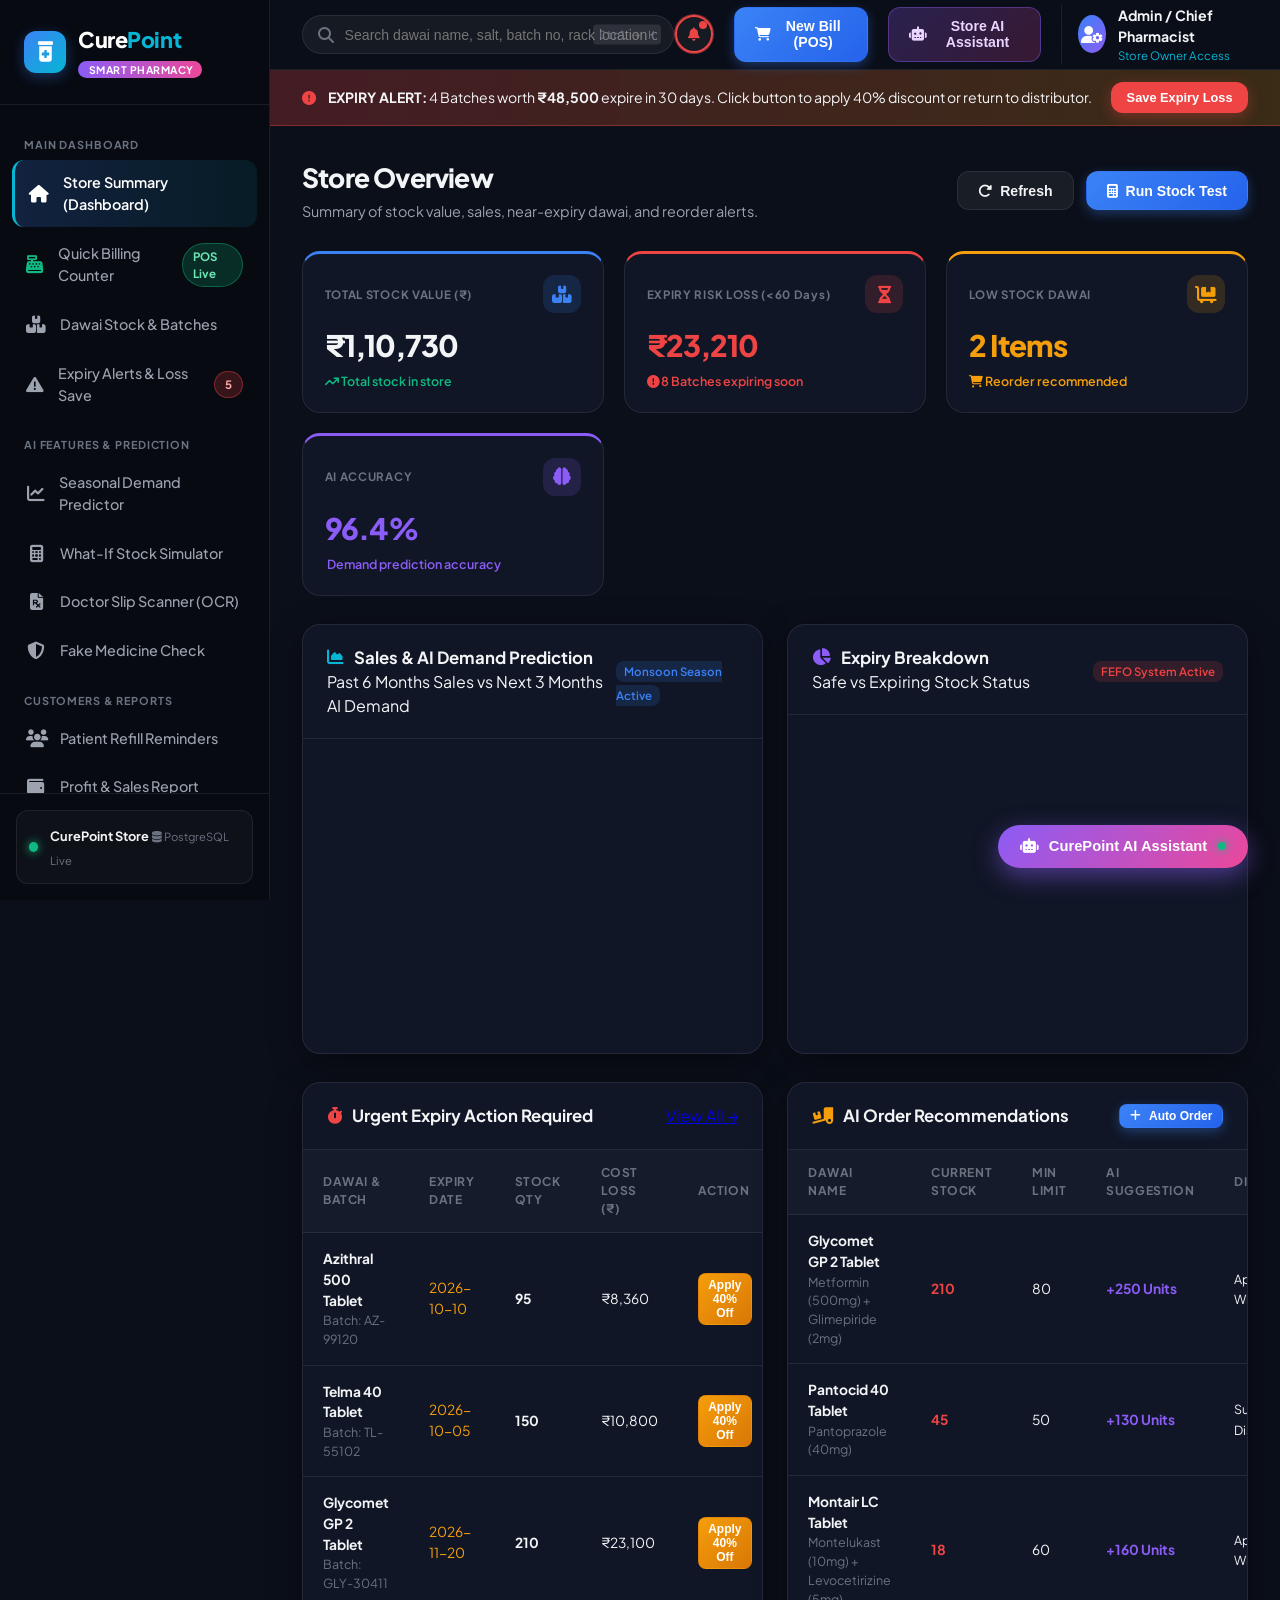
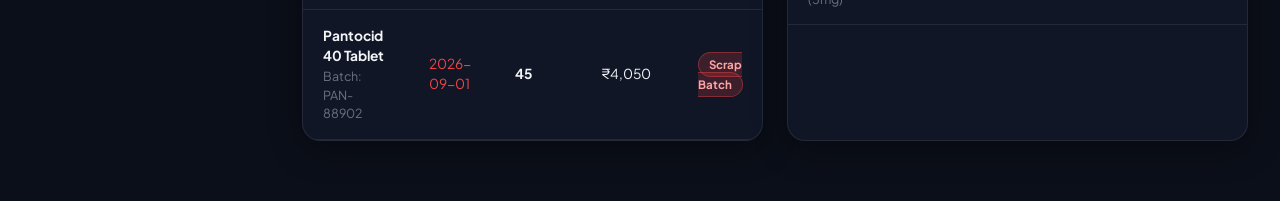
==== index.html @ 7f967653 "Added initial project files" ====
<!DOCTYPE html>
<html lang="en">
<head>
    <meta charset="UTF-8">
    <meta name="viewport" content="width=device-width, initial-scale=1.0">
    <title>CurePoint - Simple & Smart Pharmacy Management System</title>
    <!-- Google Fonts -->
    <link rel="preconnect" href="https://fonts.googleapis.com">
    <link rel="preconnect" href="https://fonts.gstatic.com" crossorigin>
    <link href="https://fonts.googleapis.com/css2?family=Plus+Jakarta+Sans:wght@300;400;500;600;700;800&family=JetBrains+Mono:wght@400;600&display=swap" rel="stylesheet">
    <!-- Font Awesome -->
    <link rel="stylesheet" href="https://cdnjs.cloudflare.com/ajax/libs/font-awesome/6.4.0/css/all.min.css">
    <!-- Chart.js -->
    <script src="https://cdn.jsdelivr.net/npm/chart.js"></script>
    <link rel="stylesheet" href="css/styles.css">
</head>
<body class="dark-theme">
    <div class="app-container">
        <!-- Sidebar Navigation -->
        <aside class="sidebar">
            <div class="brand">
                <div class="brand-icon">
                    <i class="fa-solid me-2 fa-prescription-bottle-medical"></i>
                </div>
                <div class="brand-text">
                    <h2>Cure<span>Point</span></h2>
                    <span class="badge-ai"><i class="fa-solid fa-sparkles"></i> Smart Pharmacy</span>
                </div>
            </div>

            <nav class="nav-menu">
                <div class="nav-section">MAIN DASHBOARD</div>
                <a href="#overview" class="nav-link active" data-tab="overview">
                    <i class="fa-solid fa-house"></i>
                    <span>Store Summary (Dashboard)</span>
                </a>
                <!-- NEW BILLING COUNTER ITEM -->
                <a href="#billing" class="nav-link" data-tab="billing">
                    <i class="fa-solid fa-cash-register text-success"></i>
                    <span>Quick Billing Counter</span>
                    <span class="badge badge-success">POS Live</span>
                </a>
                <a href="#inventory" class="nav-link" data-tab="inventory">
                    <i class="fa-solid fa-boxes-stacked"></i>
                    <span>Dawai Stock & Batches</span>
                </a>
                <a href="#expiry-alerts" class="nav-link" data-tab="expiry-alerts">
                    <i class="fa-solid fa-triangle-exclamation"></i>
                    <span>Expiry Alerts & Loss Save</span>
                    <span class="badge badge-danger" id="nav-expiry-count">8</span>
                </a>
                
                <div class="nav-section">AI FEATURES & PREDICTION</div>
                <a href="#ai-intelligence" class="nav-link" data-tab="ai-intelligence">
                    <i class="fa-solid fa-chart-line"></i>
                    <span>Seasonal Demand Predictor</span>
                </a>
                <a href="#digital-twin" class="nav-link" data-tab="digital-twin">
                    <i class="fa-solid fa-calculator"></i>
                    <span>What-If Stock Simulator</span>
                </a>
                <a href="#ocr-scanner" class="nav-link" data-tab="ocr-scanner">
                    <i class="fa-solid fa-file-prescription"></i>
                    <span>Doctor Slip Scanner (OCR)</span>
                </a>
                <a href="#security-verify" class="nav-link" data-tab="security-verify">
                    <i class="fa-solid fa-shield-halved"></i>
                    <span>Fake Medicine Check</span>
                </a>

                <div class="nav-section">CUSTOMERS & REPORTS</div>
                <a href="#customers" class="nav-link" data-tab="customers">
                    <i class="fa-solid fa-users"></i>
                    <span>Patient Refill Reminders</span>
                </a>
                <a href="#analytics" class="nav-link" data-tab="analytics">
                    <i class="fa-solid fa-wallet"></i>
                    <span>Profit & Sales Report</span>
                </a>
                <a href="#settings" class="nav-link" data-tab="settings">
                    <i class="fa-solid fa-gear"></i>
                    <span>System Settings</span>
                </a>
            </nav>

            <div class="sidebar-footer">
                <div class="store-status">
                    <div class="status-indicator online"></div>
                    <div class="status-info">
                        <span class="store-name">CurePoint Store</span>
                        <span class="db-status"><i class="fa-solid fa-database"></i> PostgreSQL Live</span>
                    </div>
                </div>
            </div>
        </aside>

        <!-- Main Content Wrapper -->
        <main class="main-content">
            <!-- Top Navbar Header -->
            <header class="topbar">
                <div class="topbar-search">
                    <i class="fa-solid fa-magnifying-glass"></i>
                    <input type="text" id="global-search" placeholder="Search dawai name, salt, batch no, rack location or patient...">
                    <kbd>Ctrl + K</kbd>
                </div>

                <div class="topbar-actions">
                    <!-- High Priority Expiry Alert Bell -->
                    <div class="action-item alert-bell-container" id="alert-bell-trigger">
                        <button class="icon-btn pulse-glow">
                            <i class="fa-solid fa-bell"></i>
                            <span class="pulse-ring"></span>
                            <span class="badge-dot"></span>
                        </button>
                        <!-- Quick Alert Dropdown -->
                        <div class="alert-dropdown hidden" id="alert-dropdown">
                            <div class="dropdown-header">
                                <h3><i class="fa-solid fa-triangle-exclamation text-warning"></i> Expiry & Low Stock Alerts</h3>
                                <span class="badge badge-outline">Live</span>
                            </div>
                            <div class="dropdown-body" id="quick-alert-list">
                                <!-- Populated dynamically -->
                            </div>
                            <div class="dropdown-footer">
                                <a href="#expiry-alerts" onclick="switchTab('expiry-alerts')">View All Expiry Alerts &rarr;</a>
                            </div>
                        </div>
                    </div>

                    <!-- Quick Bill Action Trigger -->
                    <button class="btn btn-primary" onclick="switchTab('billing')">
                        <i class="fa-solid fa-cart-shopping"></i> New Bill (POS)
                    </button>

                    <!-- AI Chatbot Trigger in Header -->
                    <button class="btn btn-glass-purple" id="header-ai-chat-btn" onclick="toggleChatbot()">
                        <i class="fa-solid fa-robot"></i> Store AI Assistant
                    </button>

                    <!-- User Profile Dropdown -->
                    <div class="user-profile">
                        <div class="avatar-icon"><i class="fa-solid fa-user-gear"></i></div>
                        <div class="user-info">
                            <span class="user-name">Admin / Chief Pharmacist</span>
                            <span class="user-role">Store Owner Access</span>
                        </div>
                    </div>
                </div>
            </header>

            <!-- Simple Banner for Expiry Warning -->
            <div class="critical-banner">
                <div class="banner-content">
                    <i class="fa-solid fa-circle-exclamation text-danger fa-beat"></i>
                    <span><strong>EXPIRY ALERT:</strong> 4 Batches worth <strong>₹48,500</strong> expire in 30 days. Click button to apply 40% discount or return to distributor.</span>
                </div>
                <button class="btn btn-sm btn-danger-glow" onclick="switchTab('expiry-alerts')">Save Expiry Loss</button>
            </div>

            <!-- DYNAMIC TAB PANELS -->
            <div class="tab-content-container">

                <!-- 0. NEW BILLING COUNTER & INVOICE HISTORY TAB -->
                <section class="tab-panel" id="tab-billing">
                    <div class="page-header">
                        <div>
                            <h1 class="page-title"><i class="fa-solid fa-cash-register text-success"></i> Point of Sale (POS) Billing Desk</h1>
                            <p class="page-subtitle">Instant medicine billing with FEFO (First-Expired, First-Out) automatic batch selection and GST receipt generator.</p>
                        </div>
                        <div class="page-actions">
                            <button class="btn btn-secondary" onclick="resetBillingCart()"><i class="fa-solid fa-rotate"></i> Clear Cart</button>
                            <a href="#invoice-history-section" class="btn btn-glass-purple"><i class="fa-solid fa-clock-rotate-left"></i> Invoice History</a>
                        </div>
                    </div>

                    <!-- Billing Stats Bar -->
                    <div class="kpi-grid mb-3">
                        <div class="kpi-card border-glow-blue">
                            <div class="kpi-header">
                                <span>TODAY'S BILLS COUNT</span>
                                <i class="fa-solid fa-receipt text-accent"></i>
                            </div>
                            <div class="kpi-body">
                                <h2 class="kpi-value" id="pos-today-count">14 Bills</h2>
                                <span class="text-xs text-success"><i class="fa-solid fa-circle"></i> Counter 1 Active</span>
                            </div>
                        </div>

                        <div class="kpi-card border-glow-purple">
                            <div class="kpi-header">
                                <span>TODAY'S SALES REVENUE</span>
                                <i class="fa-solid fa-indian-rupee-sign text-purple"></i>
                            </div>
                            <div class="kpi-body">
                                <h2 class="kpi-value text-purple" id="pos-today-revenue">₹18,450</h2>
                                <span class="text-xs text-muted">Cash: ₹11.2k | UPI: ₹7.25k</span>
                            </div>
                        </div>

                        <div class="kpi-card border-glow-amber">
                            <div class="kpi-header">
                                <span>FEFO BATCH PROTECTION</span>
                                <i class="fa-solid fa-shield-check text-warning"></i>
                            </div>
                            <div class="kpi-body">
                                <h2 class="kpi-value text-warning">100% Active</h2>
                                <span class="text-xs text-warning">Earliest expiry selected first</span>
                            </div>
                        </div>
                    </div>

                    <!-- Billing Main Workspace (2-Column Layout) -->
                    <div class="grid-billing-workspace">
                        <!-- Left Column: Search & Cart Table -->
                        <div class="card card-glass">
                            <div class="card-header">
                                <h3><i class="fa-solid fa-cart-flatbed text-accent"></i> Cart Medicines List</h3>
                                <span class="badge badge-success" id="cart-item-badge">0 Items in Cart</span>
                            </div>
                            <div class="card-body">
                                <!-- Fast Search / Barcode Input -->
                                <div class="pos-search-box mb-3">
                                    <div class="search-input-group">
                                        <i class="fa-solid fa-barcode text-accent fa-lg"></i>
                                        <input type="text" id="pos-med-search" placeholder="Scan Barcode or Type Medicine Name (e.g. Dolo 650, Augmentin)..." oninput="handlePOSSearch(event)" autocomplete="off">
                                    </div>
                                    <!-- Search Results Dropdown -->
                                    <div class="pos-search-dropdown hidden" id="pos-search-results">
                                        <!-- Injected dynamically -->
                                    </div>
                                </div>

                                <!-- Cart Items Table -->
                                <div class="table-responsive">
                                    <table class="table align-middle">
                                        <thead>
                                            <tr>
                                                <th>Medicine & Generic Salt</th>
                                                <th>Batch & Rack</th>
                                                <th>Unit Price</th>
                                                <th>Qty</th>
                                                <th>GST %</th>
                                                <th>Total (₹)</th>
                                                <th>Action</th>
                                            </tr>
                                        </thead>
                                        <tbody id="cart-table-body">
                                            <tr>
                                                <td colspan="7" class="text-center py-4 text-muted">
                                                    <i class="fa-solid fa-basket-shopping fa-2x mb-2 opacity-40"></i>
                                                    <p>Cart is empty. Search medicine or scan barcode above to add items.</p>
                                                </td>
                                            </tr>
                                        </tbody>
                                    </table>
                                </div>
                            </div>
                        </div>

                        <!-- Right Column: Customer Info & Checkout Panel -->
                        <div class="card card-glass pos-checkout-panel">
                            <div class="card-header">
                                <h3><i class="fa-solid fa-file-invoice-dollar text-success"></i> Bill Payment & Summary</h3>
                            </div>
                            <div class="card-body">
                                <!-- Customer Info Inputs -->
                                <div class="form-group mb-3">
                                    <label class="form-label">Patient Name *</label>
                                    <input type="text" id="pos-patient-name" class="form-control" placeholder="e.g. Ramesh Pawar">
                                </div>
                                <div class="form-group mb-3">
                                    <label class="form-label">Patient Phone Number *</label>
                                    <input type="text" id="pos-patient-phone" class="form-control" placeholder="e.g. +91 98230 44123">
                                </div>

                                <!-- Payment Method Pills -->
                                <div class="form-group mb-3">
                                    <label class="form-label">Payment Mode</label>
                                    <div class="payment-mode-selector">
                                        <label class="payment-pill active"><input type="radio" name="payment_mode" value="CASH" checked> Cash</label>
                                        <label class="payment-pill"><input type="radio" name="payment_mode" value="UPI"> UPI / QR</label>
                                        <label class="payment-pill"><input type="radio" name="payment_mode" value="CARD"> Card</label>
                                    </div>
                                </div>

                                <hr style="border-color: var(--border-color); margin: 1rem 0;">

                                <!-- Calculations Summary Box -->
                                <div class="bill-summary-rows">
                                    <div class="summary-row">
                                        <span>Subtotal:</span>
                                        <strong id="pos-subtotal">₹0.00</strong>
                                    </div>
                                    <div class="summary-row">
                                        <span>GST Tax (12% Avg):</span>
                                        <span id="pos-tax" class="text-muted">₹0.00</span>
                                    </div>
                                    <div class="summary-row">
                                        <span>Clearance Discount:</span>
                                        <span id="pos-discount" class="text-success">- ₹0.00</span>
                                    </div>
                                    <div class="summary-row total-row">
                                        <span>Total Payable Amount:</span>
                                        <h2 id="pos-total-payable" class="text-success">₹0.00</h2>
                                    </div>
                                </div>

                                <button class="btn btn-primary w-100 mt-3 py-3" onclick="processCheckoutBill()">
                                    <i class="fa-solid fa-print fa-lg"></i> Complete Billing & Print GST Receipt
                                </button>
                            </div>
                        </div>
                    </div>

                    <!-- INVOICE HISTORY SECTION -->
                    <div class="card card-glass mt-4" id="invoice-history-section">
                        <div class="card-header">
                            <h3><i class="fa-solid fa-clock-rotate-left text-accent"></i> Sales Invoice History Log</h3>
                            <div class="search-input-group style-sm">
                                <i class="fa-solid fa-magnifying-glass"></i>
                                <input type="text" id="invoice-history-search" placeholder="Search Invoice ID, Patient Name or Mobile..." oninput="renderInvoiceHistory()">
                            </div>
                        </div>
                        <div class="card-body p-0">
                            <div class="table-responsive">
                                <table class="table">
                                    <thead>
                                        <tr>
                                            <th>Invoice ID</th>
                                            <th>Date & Time</th>
                                            <th>Patient Name & Phone</th>
                                            <th>Items Sold</th>
                                            <th>Total Paid (₹)</th>
                                            <th>Payment Mode</th>
                                            <th>Status</th>
                                            <th>Action</th>
                                        </tr>
                                    </thead>
                                    <tbody id="invoice-history-table-body">
                                        <!-- Dynamically generated -->
                                    </tbody>
                                </table>
                            </div>
                        </div>
                    </div>
                </section>

                <!-- 1. OVERVIEW TAB -->
                <section class="tab-panel active" id="tab-overview">
                    <div class="page-header">
                        <div>
                            <h1 class="page-title">Store Overview</h1>
                            <p class="page-subtitle">Summary of stock value, sales, near-expiry dawai, and reorder alerts.</p>
                        </div>
                        <div class="page-actions">
                            <button class="btn btn-secondary" id="refresh-data-btn"><i class="fa-solid fa-rotate-right"></i> Refresh</button>
                            <button class="btn btn-primary" onclick="switchTab('digital-twin')"><i class="fa-solid fa-calculator"></i> Run Stock Test</button>
                        </div>
                    </div>

                    <!-- KPI Cards Grid -->
                    <div class="kpi-grid">
                        <div class="kpi-card border-glow-blue">
                            <div class="kpi-header">
                                <span>TOTAL STOCK VALUE (₹)</span>
                                <div class="kpi-icon bg-blue-subtle"><i class="fa-solid fa-boxes-stacked"></i></div>
                            </div>
                            <div class="kpi-body">
                                <h2 class="kpi-value" id="kpi-total-val">₹14,82,400</h2>
                                <div class="kpi-footer text-success">
                                    <i class="fa-solid fa-arrow-trend-up"></i> Total stock in store
                                </div>
                            </div>
                        </div>

                        <div class="kpi-card border-glow-red">
                            <div class="kpi-header">
                                <span>EXPIRY RISK LOSS (&lt;60 Days)</span>
                                <div class="kpi-icon bg-red-subtle"><i class="fa-solid fa-hourglass-half text-danger"></i></div>
                            </div>
                            <div class="kpi-body">
                                <h2 class="kpi-value text-danger" id="kpi-expiry-risk">₹64,250</h2>
                                <div class="kpi-footer text-danger">
                                    <i class="fa-solid fa-circle-exclamation"></i> 8 Batches expiring soon
                                </div>
                            </div>
                        </div>

                        <div class="kpi-card border-glow-amber">
                            <div class="kpi-header">
                                <span>LOW STOCK DAWAI</span>
                                <div class="kpi-icon bg-amber-subtle"><i class="fa-solid fa-cart-flatbed text-warning"></i></div>
                            </div>
                            <div class="kpi-body">
                                <h2 class="kpi-value text-warning" id="kpi-low-stock">12 Items</h2>
                                <div class="kpi-footer text-warning">
                                    <i class="fa-solid fa-cart-shopping"></i> Reorder recommended
                                </div>
                            </div>
                        </div>

                        <div class="kpi-card border-glow-purple">
                            <div class="kpi-header">
                                <span>AI ACCURACY</span>
                                <div class="kpi-icon bg-purple-subtle"><i class="fa-solid fa-brain text-purple"></i></div>
                            </div>
                            <div class="kpi-body">
                                <h2 class="kpi-value text-purple">96.4%</h2>
                                <div class="kpi-footer text-purple">
                                    <i class="fa-solid fa-sparkles"></i> Demand prediction accuracy
                                </div>
                            </div>
                        </div>
                    </div>

                    <!-- Charts Grid -->
                    <div class="grid-2-col">
                        <!-- Sales vs AI Predicted Demand -->
                        <div class="card card-glass">
                            <div class="card-header">
                                <div class="card-title-group">
                                    <h3><i class="fa-solid fa-chart-area text-accent"></i> Sales & AI Demand Prediction</h3>
                                    <p>Past 6 Months Sales vs Next 3 Months AI Demand</p>
                                </div>
                                <div class="card-actions">
                                    <span class="tag tag-blue">Monsoon Season Active</span>
                                </div>
                            </div>
                            <div class="card-body">
                                <canvas id="demandChart" height="260"></canvas>
                            </div>
                        </div>

                        <!-- Stock Health Breakdown -->
                        <div class="card card-glass">
                            <div class="card-header">
                                <div class="card-title-group">
                                    <h3><i class="fa-solid fa-chart-pie text-purple"></i> Expiry Breakdown</h3>
                                    <p>Safe vs Expiring Stock Status</p>
                                </div>
                                <div class="card-actions">
                                    <span class="tag tag-danger">FEFO System Active</span>
                                </div>
                            </div>
                            <div class="card-body donut-chart-container">
                                <canvas id="expiryDistributionChart" height="260"></canvas>
                            </div>
                        </div>
                    </div>

                    <!-- Quick Action Tables Grid -->
                    <div class="grid-2-col">
                        <!-- Urgent Near-Expiry Table -->
                        <div class="card card-glass">
                            <div class="card-header">
                                <h3><i class="fa-solid fa-stopwatch text-danger"></i> Urgent Expiry Action Required</h3>
                                <a href="#expiry-alerts" onclick="switchTab('expiry-alerts')" class="link-btn">View All &rarr;</a>
                            </div>
                            <div class="card-body p-0">
                                <div class="table-responsive">
                                    <table class="table">
                                        <thead>
                                            <tr>
                                                <th>Dawai & Batch</th>
                                                <th>Expiry Date</th>
                                                <th>Stock Qty</th>
                                                <th>Cost Loss (₹)</th>
                                                <th>Action</th>
                                            </tr>
                                        </thead>
                                        <tbody id="overview-expiry-table">
                                            <!-- Injected dynamically -->
                                        </tbody>
                                    </table>
                                </div>
                            </div>
                        </div>

                        <!-- AI Restock Recommendations -->
                        <div class="card card-glass">
                            <div class="card-header">
                                <h3><i class="fa-solid fa-truck-ramp-box text-warning"></i> AI Order Recommendations</h3>
                                <button class="btn btn-xs btn-primary" onclick="autoGeneratePO()"><i class="fa-solid fa-plus"></i> Auto Order</button>
                            </div>
                            <div class="card-body p-0">
                                <div class="table-responsive">
                                    <table class="table">
                                        <thead>
                                            <tr>
                                                <th>Dawai Name</th>
                                                <th>Current Stock</th>
                                                <th>Min Limit</th>
                                                <th>AI Suggestion</th>
                                                <th>Distributor</th>
                                            </tr>
                                        </thead>
                                        <tbody id="overview-restock-table">
                                            <!-- Injected dynamically -->
                                        </tbody>
                                    </table>
                                </div>
                            </div>
                        </div>
                    </div>
                </section>

                <!-- 2. INVENTORY & BATCH MANAGEMENT TAB -->
                <section class="tab-panel" id="tab-inventory">
                    <div class="page-header">
                        <div>
                            <h1 class="page-title">Dawai Stock & Batch Tracking</h1>
                            <p class="page-subtitle">Track medicines with real Indian brand names, salts, batch number, expiry date, MRP, and rack location.</p>
                        </div>
                        <div class="page-actions">
                            <button class="btn btn-primary" onclick="openAddMedicineModal()"><i class="fa-solid fa-plus"></i> Add New Medicine</button>
                        </div>
                    </div>

                    <div class="filter-bar card-glass">
                        <div class="search-input-group">
                            <i class="fa-solid fa-magnifying-glass"></i>
                            <input type="text" id="inventory-search" placeholder="Search by Brand Name (e.g. Dolo 650), Salt, Batch No, Rack...">
                        </div>
                        <div class="filter-controls">
                            <select id="filter-category" class="form-select">
                                <option value="ALL">All Categories</option>
                                <option value="Antibiotics">Antibiotics</option>
                                <option value="Analgesics">Analgesics & Painkillers</option>
                                <option value="Cardiology">Cardiology & BP</option>
                                <option value="Diabetic">Diabetic Care</option>
                                <option value="Vitamins">Vitamins & Supplements</option>
                            </select>
                            <select id="filter-expiry-status" class="form-select">
                                <option value="ALL">All Expiry Status</option>
                                <option value="CRITICAL">Expired / &lt;30 Days</option>
                                <option value="WARNING">Near Expiry (&lt;90 Days)</option>
                                <option value="SAFE">Safe (&gt;90 Days)</option>
                            </select>
                        </div>
                    </div>

                    <div class="card card-glass">
                        <div class="card-body p-0">
                            <div class="table-responsive">
                                <table class="table table-hover" id="inventory-master-table">
                                    <thead>
                                        <tr>
                                            <th>Brand Name & Generic Salt</th>
                                            <th>Category</th>
                                            <th>Batch No.</th>
                                            <th>Rack & Shelf</th>
                                            <th>Expiry Date</th>
                                            <th>Stock Qty</th>
                                            <th>MRP (₹)</th>
                                            <th>Status</th>
                                            <th>Action</th>
                                        </tr>
                                    </thead>
                                    <tbody id="inventory-table-body">
                                        <!-- Dynamically generated -->
                                    </tbody>
                                </table>
                            </div>
                        </div>
                    </div>
                </section>

                <!-- 3. EXPIRY ALERT CENTER TAB -->
                <section class="tab-panel" id="tab-expiry-alerts">
                    <div class="page-header">
                        <div>
                            <h1 class="page-title">Expiry Loss Prevention Desk</h1>
                            <p class="page-subtitle">Save loss before medicine expires. Apply clearance discount or return to distributor with 1-click.</p>
                        </div>
                        <div class="page-actions">
                            <button class="btn btn-warning" onclick="triggerDistributorReturns()"><i class="fa-solid fa-truck-arrow-right"></i> Export Return Statement</button>
                            <button class="btn btn-danger" onclick="applySmartDiscounts()"><i class="fa-solid fa-tags"></i> Apply 40% Discount</button>
                        </div>
                    </div>

                    <!-- Expiry Summary Cards -->
                    <div class="kpi-grid">
                        <div class="kpi-card border-glow-red">
                            <div class="kpi-header">
                                <span>EXPIRED (0 DAYS LEFT)</span>
                                <i class="fa-solid fa-skull-crossbones text-danger"></i>
                            </div>
                            <div class="kpi-body">
                                <h2 class="kpi-value text-danger" id="exp-count-0">2 Batches</h2>
                                <p class="text-sm">Loss Value: ₹12,400 (Scrap Batch)</p>
                            </div>
                        </div>

                        <div class="kpi-card border-glow-amber">
                            <div class="kpi-header">
                                <span>CRITICAL (&lt; 30 DAYS LEFT)</span>
                                <i class="fa-solid fa-hourglass-half text-warning"></i>
                            </div>
                            <div class="kpi-body">
                                <h2 class="kpi-value text-warning" id="exp-count-30">4 Batches</h2>
                                <p class="text-sm">Value: ₹36,100 (Return or 40% Discount)</p>
                            </div>
                        </div>

                        <div class="kpi-card border-glow-blue">
                            <div class="kpi-header">
                                <span>WARNING ZONE (&lt; 90 DAYS LEFT)</span>
                                <i class="fa-solid fa-calendar-week text-accent"></i>
                            </div>
                            <div class="kpi-body">
                                <h2 class="kpi-value text-accent" id="exp-count-90">6 Batches</h2>
                                <p class="text-sm">Value: ₹42,800 (Sell First - FEFO Rule)</p>
                            </div>
                        </div>
                    </div>

                    <!-- Detailed Actionable Expiry Table -->
                    <div class="card card-glass mt-4">
                        <div class="card-header">
                            <h3><i class="fa-solid fa-list-check text-danger"></i> Expiring Batches Action List</h3>
                            <span class="badge badge-danger">FEFO Sell First Rule Active</span>
                        </div>
                        <div class="card-body p-0">
                            <div class="table-responsive">
                                <table class="table">
                                    <thead>
                                        <tr>
                                            <th>Batch Code</th>
                                            <th>Dawai & Salt Name</th>
                                            <th>Expiry Date</th>
                                            <th>Days Left</th>
                                            <th>Stock Qty</th>
                                            <th>Purchase Cost (₹)</th>
                                            <th>AI Suggestion</th>
                                            <th>Action Controls</th>
                                        </tr>
                                    </thead>
                                    <tbody id="expiry-alerts-table-body">
                                        <!-- Dynamically generated -->
                                    </tbody>
                                </table>
                            </div>
                        </div>
                    </div>
                </section>

                <!-- 4. AI SEASONAL DEMAND PREDICTOR TAB -->
                <section class="tab-panel" id="tab-ai-intelligence">
                    <div class="page-header">
                        <div>
                            <h1 class="page-title">Seasonal Demand Predictor (ML Model)</h1>
                            <p class="page-subtitle">Predicts upcoming medicine demand based on disease seasons, weather trends, and past sales data.</p>
                        </div>
                    </div>

                    <div class="grid-2-col">
                        <div class="card card-glass">
                            <div class="card-header">
                                <h3><i class="fa-solid fa-chart-column text-accent"></i> Next 3 Months Demand Prediction</h3>
                            </div>
                            <div class="card-body">
                                <canvas id="aiDemandForecastChart" height="280"></canvas>
                            </div>
                        </div>

                        <div class="card card-glass">
                            <div class="card-header">
                                <h3><i class="fa-solid fa-sliders text-purple"></i> Machine Learning Season Controls</h3>
                            </div>
                            <div class="card-body">
                                <div class="ai-config-group">
                                    <label class="form-label">Select Disease Season Mode:</label>
                                    <select class="form-select" id="season-selector" onchange="updateAIForecast()">
                                        <option value="monsoon">Monsoon / Dengue & Viral Peak (+45% Antibiotics & IV Fluids)</option>
                                        <option value="winter">Winter / Cough, Cold & Asthma (+35% Anti-allergics)</option>
                                        <option value="summer">Summer / Dehydration & Gastro (+25% ORS & Antacids)</option>
                                        <option value="normal">Normal Baseline Demand</option>
                                    </select>
                                </div>

                                <div class="ai-feature-card">
                                    <div class="feature-icon"><i class="fa-solid fa-rotate text-success"></i></div>
                                    <div class="feature-desc">
                                        <h4>Slow-Moving Dawai Detection</h4>
                                        <p>Identified 5 medicines with zero sales in 45 days. Recommends bundle discount to clear stock.</p>
                                    </div>
                                </div>

                                <div class="ai-feature-card">
                                    <div class="feature-icon"><i class="fa-solid fa-truck-fast text-warning"></i></div>
                                    <div class="feature-desc">
                                        <h4>Distributor Lead Time Calculator</h4>
                                        <p>Distributor delivery time: <b>2.5 Days</b>. Safety stock adjusted automatically.</p>
                                    </div>
                                </div>
                            </div>
                        </div>
                    </div>
                </section>

                <!-- 5. DIGITAL TWIN SIMULATION ENGINE TAB -->
                <section class="tab-panel" id="tab-digital-twin">
                    <div class="page-header">
                        <div>
                            <h1 class="page-title">What-If Stock Simulator</h1>
                            <p class="page-subtitle">Test store stock resilience against unexpected disease outbreaks or supply delays.</p>
                        </div>
                    </div>

                    <div class="grid-2-col">
                        <!-- Controls Card -->
                        <div class="card card-glass">
                            <div class="card-header">
                                <h3><i class="fa-solid fa-sliders text-purple"></i> Simulator Controls</h3>
                            </div>
                            <div class="card-body">
                                <div class="sim-control">
                                    <div class="sim-label">
                                        <span>Sudden Demand Increase (Disease Outbreak)</span>
                                        <strong id="surge-val">+50%</strong>
                                    </div>
                                    <input type="range" class="form-range" id="sim-surge" min="0" max="200" value="50" oninput="runDigitalTwinSimulation()">
                                </div>

                                <div class="sim-control">
                                    <div class="sim-label">
                                        <span>Distributor Supply Delay (Days)</span>
                                        <strong id="delay-val">4 Days</strong>
                                    </div>
                                    <input type="range" class="form-range" id="sim-delay" min="0" max="15" value="4" oninput="runDigitalTwinSimulation()">
                                </div>

                                <div class="sim-control">
                                    <div class="sim-label">
                                        <span>Safety Buffer Multiplier</span>
                                        <strong id="safety-val">1.5x</strong>
                                    </div>
                                    <input type="range" class="form-range" id="sim-safety" min="1" max="3" step="0.1" value="1.5" oninput="runDigitalTwinSimulation()">
                                </div>

                                <button class="btn btn-primary w-100 mt-3" onclick="runDigitalTwinSimulation()">
                                    <i class="fa-solid fa-play"></i> Run Stock Test
                                </button>
                            </div>
                        </div>

                        <!-- Results Card -->
                        <div class="card card-glass">
                            <div class="card-header">
                                <h3><i class="fa-solid fa-chart-line text-accent"></i> Simulation Output</h3>
                            </div>
                            <div class="card-body">
                                <div class="sim-kpis">
                                    <div class="sim-kpi-box">
                                        <span class="title">Stockout Risk Level</span>
                                        <span class="value text-warning" id="sim-res-stockout">MODERATE (14%)</span>
                                    </div>
                                    <div class="sim-kpi-box">
                                        <span class="title">Est. Revenue Loss</span>
                                        <span class="value text-danger" id="sim-res-loss">₹18,400</span>
                                    </div>
                                    <div class="sim-kpi-box">
                                        <span class="title">Suggested Buffer Fund</span>
                                        <span class="value text-success" id="sim-res-capital">₹42,000</span>
                                    </div>
                                </div>

                                <div class="mt-4">
                                    <canvas id="digitalTwinChart" height="200"></canvas>
                                </div>
                            </div>
                        </div>
                    </div>
                </section>

                <!-- 6. OCR DOCTOR SLIP SCANNER TAB -->
                <section class="tab-panel" id="tab-ocr-scanner">
                    <div class="page-header">
                        <div>
                            <h1 class="page-title">Doctor Slip Scanner (OCR)</h1>
                            <p class="page-subtitle">Upload doctor prescription image to extract medicine names and match stock automatically.</p>
                        </div>
                    </div>

                    <div class="grid-2-col">
                        <!-- Upload & Image Preview -->
                        <div class="card card-glass">
                            <div class="card-header">
                                <h3><i class="fa-solid fa-camera text-accent"></i> Upload Doctor Slip Image</h3>
                            </div>
                            <div class="card-body">
                                <div class="upload-zone" id="drop-zone">
                                    <i class="fa-solid fa-cloud-arrow-up upload-icon"></i>
                                    <p>Click or Drag & Drop Doctor Prescription Slip</p>
                                    <span class="text-sm text-muted">Supports JPG, PNG, WEBP</span>
                                </div>

                                <div class="preset-samples mt-3">
                                    <label class="form-label">Or Pick Sample Prescription Slip:</label>
                                    <div class="sample-buttons">
                                        <button class="btn btn-sm btn-secondary" onclick="loadSamplePrescription(1)">Sample 1: Viral Fever Slip</button>
                                        <button class="btn btn-sm btn-secondary" onclick="loadSamplePrescription(2)">Sample 2: BP & Diabetic Slip</button>
                                    </div>
                                </div>

                                <div class="prescription-preview mt-3 hidden" id="prescription-preview-box">
                                    <img id="prescription-img" src="" alt="Prescription Preview">
                                    <div class="scan-overlay" id="scan-overlay">
                                        <div class="scan-line"></div>
                                    </div>
                                </div>
                            </div>
                        </div>

                        <!-- Extracted Results -->
                        <div class="card card-glass">
                            <div class="card-header">
                                <h3><i class="fa-solid fa-robot text-purple"></i> Extracted Medicines & Match</h3>
                                <span class="badge badge-success" id="ocr-confidence">Accuracy: 95.2%</span>
                            </div>
                            <div class="card-body">
                                <div id="ocr-results-container">
                                    <div class="text-center py-5 text-muted" id="ocr-placeholder">
                                        <i class="fa-solid fa-file-medical fa-3x mb-3 opacity-50"></i>
                                        <p>Select a sample slip to scan medicines</p>
                                    </div>
                                </div>
                            </div>
                        </div>
                    </div>
                </section>

                <!-- 7. COUNTERFEIT DETECTOR TAB -->
                <section class="tab-panel" id="tab-security-verify">
                    <div class="page-header">
                        <div>
                            <h1 class="page-title">Fake Medicine Barcode Verification</h1>
                            <p class="page-subtitle">Verify barcode/QR code with central drug registry to identify genuine vs fake medicines.</p>
                        </div>
                    </div>

                    <div class="grid-2-col">
                        <div class="card card-glass">
                            <div class="card-header">
                                <h3><i class="fa-solid fa-qrcode text-accent"></i> Barcode Scanner</h3>
                            </div>
                            <div class="card-body">
                                <div class="form-group mb-3">
                                    <label class="form-label">Scan Barcode / Serial Number (GTIN)</label>
                                    <div class="input-group">
                                        <input type="text" id="verify-barcode-input" class="form-control" placeholder="e.g. 8901086001234 or Batch B-89211">
                                        <button class="btn btn-primary" onclick="verifyMedicineCode()"><i class="fa-solid fa-shield-halved"></i> Verify Now</button>
                                    </div>
                                </div>

                                <div class="preset-verify-samples">
                                    <span class="text-sm">Quick Tests:</span>
                                    <button class="btn btn-xs btn-outline-success" onclick="testVerify('VALID')">Test Genuine Batch</button>
                                    <button class="btn btn-xs btn-outline-danger" onclick="testVerify('FAKE')">Test Fake Batch</button>
                                </div>
                            </div>
                        </div>

                        <!-- Verification Result Display -->
                        <div class="card card-glass">
                            <div class="card-header">
                                <h3><i class="fa-solid fa-certificate text-warning"></i> Verification Report</h3>
                            </div>
                            <div class="card-body" id="verify-result-box">
                                <div class="text-center py-5 text-muted">
                                    <i class="fa-solid fa-barcode fa-3x mb-3 opacity-50"></i>
                                    <p>Enter barcode or click a test button above</p>
                                </div>
                            </div>
                        </div>
                    </div>
                </section>

                <!-- 8. CUSTOMERS & REFILL REMINDERS TAB -->
                <section class="tab-panel" id="tab-customers">
                    <div class="page-header">
                        <div>
                            <h1 class="page-title">Patient Refill Reminders</h1>
                            <p class="page-subtitle">Send WhatsApp reminders to regular BP/Diabetic patients before their monthly medicine runs out.</p>
                        </div>
                    </div>

                    <div class="card card-glass">
                        <div class="card-header">
                            <h3><i class="fa-solid fa-hospital-user text-accent"></i> Regular Patients List</h3>
                        </div>
                        <div class="card-body p-0">
                            <div class="table-responsive">
                                <table class="table">
                                    <thead>
                                        <tr>
                                            <th>Patient Name</th>
                                            <th>Phone Number</th>
                                            <th>Condition</th>
                                            <th>Regular Medicine</th>
                                            <th>Last Purchase</th>
                                            <th>Next Refill Due</th>
                                            <th>Action</th>
                                        </tr>
                                    </thead>
                                    <tbody id="customers-table-body">
                                        <!-- Populated dynamically -->
                                    </tbody>
                                </table>
                            </div>
                        </div>
                    </div>
                </section>

                <!-- 9. BUSINESS ANALYTICS TAB -->
                <section class="tab-panel" id="tab-analytics">
                    <div class="page-header">
                        <div>
                            <h1 class="page-title">Profit & Sales Report</h1>
                            <p class="page-subtitle">Track category profit margins, monthly revenue, and expenditure.</p>
                        </div>
                    </div>

                    <div class="grid-2-col">
                        <div class="card card-glass">
                            <div class="card-header">
                                <h3><i class="fa-solid fa-money-bill-trend-up text-success"></i> Category Profit Margins</h3>
                            </div>
                            <div class="card-body">
                                <canvas id="profitMarginChart" height="260"></canvas>
                            </div>
                        </div>

                        <div class="card card-glass">
                            <div class="card-header">
                                <h3><i class="fa-solid fa-chart-column text-accent"></i> Monthly Sales & Cost</h3>
                            </div>
                            <div class="card-body">
                                <canvas id="revenueMatrixChart" height="260"></canvas>
                            </div>
                        </div>
                    </div>
                </section>

                <!-- 10. SYSTEM SETTINGS TAB -->
                <section class="tab-panel" id="tab-settings">
                    <div class="page-header">
                        <div>
                            <h1 class="page-title">System Settings</h1>
                            <p class="page-subtitle">Database configuration and alert thresholds.</p>
                        </div>
                    </div>

                    <div class="grid-2-col">
                        <div class="card card-glass">
                            <div class="card-header">
                                <h3><i class="fa-solid fa-bell text-warning"></i> Expiry Alert Settings</h3>
                            </div>
                            <div class="card-body">
                                <div class="form-group mb-3">
                                    <label class="form-label">Critical Warning Window (Days)</label>
                                    <input type="number" class="form-control" value="30">
                                </div>
                                <div class="form-group mb-3">
                                    <label class="form-label">Early Caution Window (Days)</label>
                                    <input type="number" class="form-control" value="90">
                                </div>
                                <button class="btn btn-primary"><i class="fa-solid fa-floppy-disk"></i> Save Settings</button>
                            </div>
                        </div>

                        <div class="card card-glass">
                            <div class="card-header">
                                <h3><i class="fa-solid fa-database text-accent"></i> Database Details</h3>
                            </div>
                            <div class="card-body">
                                <div class="code-box">
                                    <pre>
DB_ENGINE: PostgreSQL 16
HOST: localhost (5432)
DB_NAME: curepoint_pharma_db
STATUS: Connected & Syncing
TABLES: 12 Master Models
                                    </pre>
                                </div>
                            </div>
                        </div>
                    </div>
                </section>

            </div>
        </main>
    </div>

    <!-- MODAL: RECEIPT THERMAL PRINT PREVIEW -->
    <div class="modal-backdrop hidden" id="receipt-modal">
        <div class="modal-dialog style-receipt">
            <div class="modal-header">
                <h3><i class="fa-solid fa-receipt text-success"></i> GST Tax Invoice Receipt</h3>
                <button class="close-btn" onclick="closeModal('receipt-modal')">&times;</button>
            </div>
            <div class="modal-body" id="receipt-modal-body">
                <!-- Injected dynamically -->
            </div>
            <div class="modal-footer">
                <button type="button" class="btn btn-secondary" onclick="closeModal('receipt-modal')">Close</button>
                <button type="button" class="btn btn-primary" onclick="window.print()"><i class="fa-solid fa-print"></i> Print Receipt</button>
            </div>
        </div>
    </div>

    <!-- MODAL: ADD MEDICINE -->
    <div class="modal-backdrop hidden" id="add-medicine-modal">
        <div class="modal-dialog">
            <div class="modal-header">
                <h3><i class="fa-solid fa-capsules text-accent"></i> Add New Medicine Record</h3>
                <button class="close-btn" onclick="closeModal('add-medicine-modal')">&times;</button>
            </div>
            <div class="modal-body">
                <form id="add-medicine-form" onsubmit="saveMedicine(event)">
                    <div class="form-row">
                        <div class="form-group">
                            <label class="form-label">Brand Name *</label>
                            <input type="text" class="form-control" required placeholder="e.g. Dolo 650">
                        </div>
                        <div class="form-group">
                            <label class="form-label">Generic Salt Name *</label>
                            <input type="text" class="form-control" required placeholder="e.g. Paracetamol 650mg">
                        </div>
                    </div>
                    <div class="form-row">
                        <div class="form-group">
                            <label class="form-label">Category</label>
                            <select class="form-select">
                                <option>Antibiotics</option>
                                <option>Analgesics</option>
                                <option>Cardiology</option>
                                <option>Diabetic</option>
                                <option>Vitamins</option>
                            </select>
                        </div>
                        <div class="form-group">
                            <label class="form-label">Manufacturer</label>
                            <input type="text" class="form-control" placeholder="e.g. Micro Labs">
                        </div>
                    </div>
                    <div class="form-row">
                        <div class="form-group">
                            <label class="form-label">Rack & Shelf Location</label>
                            <input type="text" class="form-control" placeholder="e.g. Rack A-1, Shelf 2">
                        </div>
                        <div class="form-group">
                            <label class="form-label">Min Safe Stock Limit</label>
                            <input type="number" class="form-control" value="50">
                        </div>
                    </div>
                    <div class="modal-footer">
                        <button type="button" class="btn btn-secondary" onclick="closeModal('add-medicine-modal')">Cancel</button>
                        <button type="submit" class="btn btn-primary">Save Medicine</button>
                    </div>
                </form>
            </div>
        </div>
    </div>

    <!-- Toast Notification Container -->
    <div id="toast-container"></div>

    <!-- SCRIPTS -->
    <script src="js/data.js"></script>
    <script src="js/app.js"></script>
    <script src="js/chatbot-agent.js"></script>
    <script src="js/chatbot.js"></script>
</body>
</html>
---- css/styles.css ----
/* CSS DESIGN SYSTEM - CUREPOINT PHARMACY ADMIN DASHBOARD */

:root {
    --bg-main: #0B0F19;
    --bg-card: rgba(19, 26, 43, 0.75);
    --bg-card-hover: rgba(27, 37, 60, 0.85);
    --bg-sidebar: #070A11;
    --bg-topbar: rgba(11, 15, 25, 0.85);
    
    --primary: #3B82F6;
    --primary-glow: rgba(59, 130, 246, 0.35);
    --accent: #06B6D4;
    --purple: #8B5CF6;
    --purple-glow: rgba(139, 92, 246, 0.35);
    --success: #10B981;
    --success-glow: rgba(16, 185, 129, 0.25);
    --warning: #F59E0B;
    --warning-glow: rgba(245, 158, 11, 0.25);
    --danger: #EF4444;
    --danger-glow: rgba(239, 68, 68, 0.35);
    
    --text-primary: #F3F4F6;
    --text-secondary: #9CA3AF;
    --text-muted: #6B7280;
    --border-color: rgba(255, 255, 255, 0.08);
    --border-highlight: rgba(255, 255, 255, 0.15);
    
    --font-sans: 'Plus Jakarta Sans', -apple-system, BlinkMacSystemFont, sans-serif;
    --font-mono: 'JetBrains Mono', monospace;
    
    --radius-sm: 8px;
    --radius-md: 12px;
    --radius-lg: 18px;
    --radius-full: 9999px;
    
    --transition: all 0.25s cubic-bezier(0.4, 0, 0.2, 1);
}

* {
    margin: 0;
    padding: 0;
    box-sizing: border-box;
}

body.dark-theme {
    font-family: var(--font-sans);
    background-color: var(--bg-main);
    color: var(--text-primary);
    line-height: 1.5;
    overflow-x: hidden;
}

/* App Container Layout */
.app-container {
    display: flex;
    min-height: 100vh;
}

/* Sidebar */
.sidebar {
    width: 270px;
    background-color: var(--bg-sidebar);
    border-right: 1px solid var(--border-color);
    display: flex;
    flex-direction: column;
    position: fixed;
    height: 100vh;
    z-index: 100;
}

.brand {
    padding: 1.5rem;
    display: flex;
    align-items: center;
    gap: 0.75rem;
    border-bottom: 1px solid var(--border-color);
}

.brand-icon {
    width: 42px;
    height: 42px;
    background: linear-gradient(135deg, var(--primary), var(--accent));
    border-radius: var(--radius-md);
    display: flex;
    align-items: center;
    justify-content: center;
    font-size: 1.25rem;
    color: #fff;
    box-shadow: 0 4px 14px var(--primary-glow);
}

.brand-text h2 {
    font-size: 1.35rem;
    font-weight: 800;
    letter-spacing: -0.02em;
    color: #fff;
}

.brand-text h2 span {
    color: var(--accent);
}

.badge-ai {
    font-size: 0.65rem;
    font-weight: 700;
    background: linear-gradient(90deg, #8B5CF6, #EC4899);
    color: #fff;
    padding: 2px 8px;
    border-radius: var(--radius-full);
    text-transform: uppercase;
    letter-spacing: 0.05em;
}

.nav-menu {
    padding: 1rem 0.75rem;
    flex: 1;
    overflow-y: auto;
}

.nav-section {
    font-size: 0.68rem;
    font-weight: 700;
    color: var(--text-muted);
    letter-spacing: 0.08em;
    padding: 1rem 0.75rem 0.4rem;
}

.nav-link {
    display: flex;
    align-items: center;
    gap: 0.85rem;
    padding: 0.75rem 0.9rem;
    color: var(--text-secondary);
    text-decoration: none;
    font-size: 0.9rem;
    font-weight: 500;
    border-radius: var(--radius-md);
    margin-bottom: 0.2rem;
    transition: var(--transition);
}

.nav-link i {
    font-size: 1.1rem;
    width: 20px;
    text-align: center;
}

.nav-link:hover {
    color: #fff;
    background: rgba(255, 255, 255, 0.05);
}

.nav-link.active {
    color: #fff;
    background: linear-gradient(90deg, rgba(59, 130, 246, 0.2), rgba(6, 182, 212, 0.1));
    border-left: 3px solid var(--accent);
    font-weight: 600;
}

.nav-link .badge {
    margin-left: auto;
}

.sidebar-footer {
    padding: 1rem;
    border-top: 1px solid var(--border-color);
}

.store-status {
    display: flex;
    align-items: center;
    gap: 0.75rem;
    background: rgba(255, 255, 255, 0.03);
    padding: 0.75rem;
    border-radius: var(--radius-md);
    border: 1px solid var(--border-color);
}

.status-indicator {
    width: 10px;
    height: 10px;
    border-radius: 50%;
}

.status-indicator.online {
    background-color: var(--success);
    box-shadow: 0 0 10px var(--success);
}

.store-name {
    font-size: 0.8rem;
    font-weight: 700;
    color: var(--text-primary);
}

.db-status {
    font-size: 0.7rem;
    color: var(--text-muted);
}

/* Main Content Area */
.main-content {
    margin-left: 270px;
    flex: 1;
    display: flex;
    flex-direction: column;
    min-height: 100vh;
}

/* Topbar Header */
.topbar {
    height: 70px;
    background-color: var(--bg-topbar);
    backdrop-filter: blur(12px);
    border-bottom: 1px solid var(--border-color);
    display: flex;
    align-items: center;
    justify-content: space-between;
    padding: 0 2rem;
    position: sticky;
    top: 0;
    z-index: 90;
}

.topbar-search {
    position: relative;
    width: 450px;
}

.topbar-search i {
    position: absolute;
    left: 1rem;
    top: 50%;
    transform: translateY(-50%);
    color: var(--text-muted);
}

.topbar-search input {
    width: 100%;
    padding: 0.65rem 1rem 0.65rem 2.6rem;
    background: rgba(255, 255, 255, 0.05);
    border: 1px solid var(--border-color);
    border-radius: var(--radius-full);
    color: var(--text-primary);
    font-size: 0.88rem;
    outline: none;
    transition: var(--transition);
}

.topbar-search input:focus {
    background: rgba(255, 255, 255, 0.08);
    border-color: var(--primary);
    box-shadow: 0 0 0 3px var(--primary-glow);
}

.topbar-search kbd {
    position: absolute;
    right: 0.8rem;
    top: 50%;
    transform: translateY(-50%);
    background: rgba(255, 255, 255, 0.1);
    color: var(--text-muted);
    font-size: 0.7rem;
    padding: 2px 6px;
    border-radius: 4px;
    font-family: var(--font-mono);
}

.topbar-actions {
    display: flex;
    align-items: center;
    gap: 1.25rem;
}

.icon-btn {
    width: 40px;
    height: 40px;
    border-radius: 50%;
    background: rgba(255, 255, 255, 0.05);
    border: 1px solid var(--border-color);
    color: var(--text-primary);
    display: flex;
    align-items: center;
    justify-content: center;
    cursor: pointer;
    position: relative;
    transition: var(--transition);
}

.icon-btn:hover {
    background: rgba(255, 255, 255, 0.1);
    color: #fff;
}

.pulse-glow {
    border-color: rgba(239, 68, 68, 0.5);
    color: var(--danger);
}

.pulse-ring {
    position: absolute;
    width: 100%;
    height: 100%;
    border-radius: 50%;
    border: 2px solid var(--danger);
    animation: pulse 1.8s infinite;
}

@keyframes pulse {
    0% { transform: scale(0.95); opacity: 0.8; }
    100% { transform: scale(1.4); opacity: 0; }
}

.badge-dot {
    position: absolute;
    top: 6px;
    right: 6px;
    width: 8px;
    height: 8px;
    background-color: var(--danger);
    border-radius: 50%;
}

.user-profile {
    display: flex;
    align-items: center;
    gap: 0.75rem;
    padding-left: 1rem;
    border-left: 1px solid var(--border-color);
}

.avatar-icon {
    width: 38px;
    height: 38px;
    border-radius: 50%;
    background: linear-gradient(135deg, var(--primary), var(--purple));
    display: flex;
    align-items: center;
    justify-content: center;
    color: #fff;
    font-size: 1.1rem;
}

.user-info {
    display: flex;
    flex-direction: column;
}

.user-name {
    font-size: 0.88rem;
    font-weight: 700;
    color: var(--text-primary);
}

.user-role {
    font-size: 0.72rem;
    color: var(--accent);
}

/* Critical Expiry Alert Banner */
.critical-banner {
    background: linear-gradient(90deg, rgba(239, 68, 68, 0.25), rgba(245, 158, 11, 0.2));
    border-bottom: 1px solid rgba(239, 68, 68, 0.4);
    padding: 0.75rem 2rem;
    display: flex;
    align-items: center;
    justify-content: space-between;
}

.banner-content {
    display: flex;
    align-items: center;
    gap: 0.75rem;
    font-size: 0.88rem;
}

/* Tab Container & Panels */
.tab-content-container {
    padding: 2rem;
    flex: 1;
}

.tab-panel {
    display: none;
}

.tab-panel.active {
    display: block;
    animation: fadeIn 0.3s ease-in-out;
}

@keyframes fadeIn {
    from { opacity: 0; transform: translateY(8px); }
    to { opacity: 1; transform: translateY(0); }
}

/* Page Header */
.page-header {
    display: flex;
    align-items: center;
    justify-content: space-between;
    margin-bottom: 1.75rem;
}

.page-title {
    font-size: 1.65rem;
    font-weight: 800;
    letter-spacing: -0.03em;
}

.page-subtitle {
    font-size: 0.9rem;
    color: var(--text-secondary);
    margin-top: 0.2rem;
}

.page-actions {
    display: flex;
    gap: 0.75rem;
}

/* Buttons */
.btn {
    padding: 0.65rem 1.25rem;
    border-radius: var(--radius-md);
    font-size: 0.88rem;
    font-weight: 600;
    cursor: pointer;
    border: 1px solid transparent;
    display: inline-flex;
    align-items: center;
    gap: 0.5rem;
    transition: var(--transition);
    text-decoration: none;
}

.btn-sm { padding: 0.45rem 0.9rem; font-size: 0.8rem; }
.btn-xs { padding: 0.25rem 0.6rem; font-size: 0.75rem; border-radius: var(--radius-sm); }

.btn-primary {
    background: linear-gradient(135deg, var(--primary), #2563EB);
    color: #fff;
    box-shadow: 0 4px 12px var(--primary-glow);
}

.btn-primary:hover {
    transform: translateY(-2px);
    box-shadow: 0 6px 18px var(--primary-glow);
}

.btn-secondary {
    background: rgba(255, 255, 255, 0.06);
    border-color: var(--border-color);
    color: var(--text-primary);
}

.btn-secondary:hover {
    background: rgba(255, 255, 255, 0.12);
}

.btn-danger-glow {
    background: var(--danger);
    color: #fff;
    box-shadow: 0 4px 14px var(--danger-glow);
}

.btn-warning {
    background: linear-gradient(135deg, var(--warning), #D97706);
    color: #fff;
}

.btn-danger {
    background: linear-gradient(135deg, var(--danger), #DC2626);
    color: #fff;
}

.btn-glass-purple {
    background: linear-gradient(135deg, rgba(139, 92, 246, 0.25), rgba(236, 72, 153, 0.2));
    border: 1px solid rgba(139, 92, 246, 0.4);
    color: #E9D5FF;
}

.btn-glass-purple:hover {
    background: linear-gradient(135deg, rgba(139, 92, 246, 0.4), rgba(236, 72, 153, 0.3));
    color: #fff;
}

/* POS BILLING DESK STYLES */
.grid-billing-workspace {
    display: grid;
    grid-template-columns: 2.2fr 1fr;
    gap: 1.5rem;
}

.pos-search-box {
    position: relative;
}

.pos-search-dropdown {
    position: absolute;
    top: 105%;
    left: 0;
    width: 100%;
    background: #111827;
    border: 1px solid var(--border-highlight);
    border-radius: var(--radius-md);
    box-shadow: 0 16px 40px rgba(0, 0, 0, 0.8);
    max-height: 280px;
    overflow-y: auto;
    z-index: 250;
}

.pos-search-item {
    padding: 0.85rem 1.2rem;
    border-bottom: 1px solid var(--border-color);
    display: flex;
    justify-content: space-between;
    align-items: center;
    cursor: pointer;
    transition: var(--transition);
}

.pos-search-item:hover {
    background: rgba(59, 130, 246, 0.15);
}

.qty-spinner {
    display: flex;
    align-items: center;
    gap: 0.35rem;
    background: rgba(255, 255, 255, 0.05);
    border: 1px solid var(--border-color);
    border-radius: var(--radius-sm);
    padding: 2px 4px;
    width: fit-content;
}

.qty-btn {
    background: none;
    border: none;
    color: #fff;
    width: 24px;
    height: 24px;
    cursor: pointer;
    font-weight: bold;
    border-radius: 4px;
}

.qty-btn:hover {
    background: rgba(255, 255, 255, 0.15);
}

.qty-val {
    font-weight: 700;
    min-width: 20px;
    text-align: center;
    font-size: 0.88rem;
}

.payment-mode-selector {
    display: flex;
    gap: 0.5rem;
}

.payment-pill {
    flex: 1;
    text-align: center;
    padding: 0.6rem;
    background: rgba(255, 255, 255, 0.05);
    border: 1px solid var(--border-color);
    border-radius: var(--radius-md);
    font-size: 0.82rem;
    font-weight: 600;
    cursor: pointer;
    transition: var(--transition);
}

.payment-pill.active {
    background: linear-gradient(135deg, var(--primary), #2563EB);
    color: #fff;
    border-color: var(--primary);
}

.bill-summary-rows {
    display: flex;
    flex-direction: column;
    gap: 0.6rem;
}

.summary-row {
    display: flex;
    justify-content: space-between;
    font-size: 0.88rem;
}

.summary-row.total-row {
    font-size: 1.15rem;
    font-weight: 800;
    padding-top: 0.75rem;
    border-top: 1px dashed var(--border-highlight);
    margin-top: 0.5rem;
}

/* THERMAL RECEIPT MODAL STYLING */
.modal-dialog.style-receipt {
    width: 420px;
    background: #000;
    color: #000;
}

.thermal-receipt-box {
    background: #fff;
    color: #000;
    padding: 1.5rem;
    font-family: var(--font-mono);
    font-size: 0.8rem;
    border-radius: 4px;
    line-height: 1.4;
}

.receipt-header {
    text-align: center;
    border-bottom: 2px dashed #000;
    padding-bottom: 0.75rem;
    margin-bottom: 0.75rem;
}

.receipt-header h2 {
    font-size: 1.3rem;
    font-weight: 800;
}

.receipt-table {
    width: 100%;
    border-collapse: collapse;
    margin: 0.75rem 0;
}

.receipt-table th, .receipt-table td {
    border-bottom: 1px solid #ddd;
    padding: 4px 0;
    font-size: 0.75rem;
}

.receipt-footer {
    text-align: center;
    border-top: 2px dashed #000;
    padding-top: 0.75rem;
    margin-top: 0.75rem;
}

/* KPI Grid & Cards */
.kpi-grid {
    display: grid;
    grid-template-columns: repeat(auto-fit, minmax(240px, 1fr));
    gap: 1.25rem;
    margin-bottom: 1.75rem;
}

.kpi-card {
    background: var(--bg-card);
    backdrop-filter: blur(16px);
    border: 1px solid var(--border-color);
    border-radius: var(--radius-lg);
    padding: 1.35rem;
    transition: var(--transition);
    position: relative;
    overflow: hidden;
}

.kpi-card:hover {
    transform: translateY(-3px);
    border-color: var(--border-highlight);
    background: var(--bg-card-hover);
}

.border-glow-blue { border-top: 3px solid var(--primary); }
.border-glow-red { border-top: 3px solid var(--danger); }
.border-glow-amber { border-top: 3px solid var(--warning); }
.border-glow-purple { border-top: 3px solid var(--purple); }

.kpi-header {
    display: flex;
    align-items: center;
    justify-content: space-between;
    font-size: 0.72rem;
    font-weight: 700;
    letter-spacing: 0.06em;
    color: var(--text-muted);
}

.kpi-icon {
    width: 38px;
    height: 38px;
    border-radius: var(--radius-md);
    display: flex;
    align-items: center;
    justify-content: center;
    font-size: 1.1rem;
}

.bg-blue-subtle { background: rgba(59, 130, 246, 0.15); color: var(--primary); }
.bg-red-subtle { background: rgba(239, 68, 68, 0.15); color: var(--danger); }
.bg-amber-subtle { background: rgba(245, 158, 11, 0.15); color: var(--warning); }
.bg-purple-subtle { background: rgba(139, 92, 246, 0.15); color: var(--purple); }

.kpi-value {
    font-size: 1.85rem;
    font-weight: 800;
    margin: 0.6rem 0 0.3rem;
    letter-spacing: -0.03em;
}

.kpi-footer {
    font-size: 0.78rem;
    font-weight: 600;
}

/* Grids & Cards */
.grid-2-col {
    display: grid;
    grid-template-columns: 1fr 1fr;
    gap: 1.5rem;
    margin-bottom: 1.75rem;
}

.card {
    background: var(--bg-card);
    backdrop-filter: blur(16px);
    border: 1px solid var(--border-color);
    border-radius: var(--radius-lg);
    overflow: hidden;
}

.card-glass {
    box-shadow: 0 8px 32px 0 rgba(0, 0, 0, 0.37);
}

.card-header {
    padding: 1.25rem 1.5rem;
    border-bottom: 1px solid var(--border-color);
    display: flex;
    align-items: center;
    justify-content: space-between;
}

.card-header h3 {
    font-size: 1.05rem;
    font-weight: 700;
    display: flex;
    align-items: center;
    gap: 0.6rem;
}

.card-body {
    padding: 1.5rem;
}

.p-0 { padding: 0 !important; }

/* Tables */
.table-responsive {
    width: 100%;
    overflow-x: auto;
}

.table {
    width: 100%;
    border-collapse: collapse;
    text-align: left;
    font-size: 0.86rem;
}

.table th {
    padding: 0.9rem 1.25rem;
    background: rgba(255, 255, 255, 0.02);
    border-bottom: 1px solid var(--border-color);
    color: var(--text-muted);
    font-weight: 700;
    font-size: 0.75rem;
    text-transform: uppercase;
    letter-spacing: 0.05em;
}

.table td {
    padding: 1rem 1.25rem;
    border-bottom: 1px solid var(--border-color);
    color: var(--text-primary);
    vertical-align: middle;
}

.table-hover tbody tr:hover {
    background: rgba(255, 255, 255, 0.03);
}

/* Badges & Tags */
.badge {
    padding: 4px 10px;
    border-radius: var(--radius-full);
    font-size: 0.72rem;
    font-weight: 700;
}

.badge-danger { background: rgba(239, 68, 68, 0.2); color: #FCA5A5; border: 1px solid rgba(239, 68, 68, 0.4); }
.badge-warning { background: rgba(245, 158, 11, 0.2); color: #FDE047; border: 1px solid rgba(245, 158, 11, 0.4); }
.badge-success { background: rgba(16, 185, 129, 0.2); color: #6EE7B7; border: 1px solid rgba(16, 185, 129, 0.4); }
.badge-purple { background: rgba(139, 92, 246, 0.2); color: #DDD6FE; border: 1px solid rgba(139, 92, 246, 0.4); }
.badge-outline { border: 1px solid var(--border-highlight); color: var(--text-secondary); }

.tag {
    padding: 3px 8px;
    border-radius: var(--radius-sm);
    font-size: 0.72rem;
    font-weight: 600;
}

.tag-blue { background: rgba(59, 130, 246, 0.15); color: var(--primary); }
.tag-danger { background: rgba(239, 68, 68, 0.15); color: var(--danger); }

/* Filter Bar */
.filter-bar {
    padding: 1rem 1.25rem;
    margin-bottom: 1.5rem;
    border-radius: var(--radius-lg);
    display: flex;
    gap: 1rem;
    align-items: center;
    justify-content: space-between;
}

.search-input-group {
    position: relative;
    flex: 1;
}

.search-input-group.style-sm input {
    padding: 0.45rem 0.8rem 0.45rem 2.2rem;
    font-size: 0.8rem;
}

.search-input-group i {
    position: absolute;
    left: 1rem;
    top: 50%;
    transform: translateY(-50%);
    color: var(--text-muted);
}

.search-input-group input {
    width: 100%;
    padding: 0.6rem 1rem 0.6rem 2.5rem;
    background: rgba(255, 255, 255, 0.05);
    border: 1px solid var(--border-color);
    border-radius: var(--radius-md);
    color: #fff;
    outline: none;
}

.filter-controls {
    display: flex;
    gap: 0.75rem;
}

.form-select, .form-control {
    background: rgba(255, 255, 255, 0.05);
    border: 1px solid var(--border-color);
    border-radius: var(--radius-md);
    color: var(--text-primary);
    padding: 0.6rem 1rem;
    font-family: var(--font-sans);
    outline: none;
}

.form-select option {
    background-color: var(--bg-sidebar);
    color: var(--text-primary);
}

/* Alert Dropdown */
.alert-bell-container {
    position: relative;
}

.alert-dropdown {
    position: absolute;
    right: 0;
    top: 50px;
    width: 380px;
    background: #111827;
    border: 1px solid var(--border-highlight);
    border-radius: var(--radius-lg);
    box-shadow: 0 16px 40px rgba(0, 0, 0, 0.7);
    z-index: 200;
}

.hidden { display: none !important; }

.dropdown-header {
    padding: 1rem 1.25rem;
    border-bottom: 1px solid var(--border-color);
    display: flex;
    align-items: center;
    justify-content: space-between;
}

.dropdown-header h3 {
    font-size: 0.9rem;
    font-weight: 700;
}

.dropdown-body {
    max-height: 320px;
    overflow-y: auto;
}

.alert-item {
    padding: 0.9rem 1.25rem;
    border-bottom: 1px solid var(--border-color);
    display: flex;
    gap: 0.75rem;
    align-items: flex-start;
    transition: var(--transition);
}

.alert-item:hover { background: rgba(255, 255, 255, 0.03); }

.alert-item-title {
    font-size: 0.85rem;
    font-weight: 700;
    color: #fff;
}

.alert-item-desc {
    font-size: 0.75rem;
    color: var(--text-secondary);
}

.dropdown-footer {
    padding: 0.8rem;
    text-align: center;
    border-top: 1px solid var(--border-color);
}

.dropdown-footer a {
    color: var(--accent);
    text-decoration: none;
    font-size: 0.82rem;
    font-weight: 600;
}

/* OCR & Security Controls */
.upload-zone {
    border: 2px dashed var(--border-highlight);
    border-radius: var(--radius-lg);
    padding: 2.5rem 1.5rem;
    text-align: center;
    cursor: pointer;
    transition: var(--transition);
}

.upload-zone:hover {
    border-color: var(--accent);
    background: rgba(6, 182, 212, 0.05);
}

.upload-icon {
    font-size: 2.5rem;
    color: var(--accent);
    margin-bottom: 0.75rem;
}

.prescription-preview {
    position: relative;
    border-radius: var(--radius-md);
    overflow: hidden;
    max-height: 250px;
    border: 1px solid var(--border-color);
}

.prescription-preview img {
    width: 100%;
    object-fit: cover;
}

.scan-overlay {
    position: absolute;
    top: 0; left: 0; width: 100%; height: 100%;
    background: rgba(6, 182, 212, 0.15);
}

.scan-line {
    width: 100%;
    height: 3px;
    background: var(--accent);
    box-shadow: 0 0 15px var(--accent);
    position: absolute;
    animation: scanMove 2s infinite linear;
}

@keyframes scanMove {
    0% { top: 0; }
    100% { top: 100%; }
}

/* Digital Twin Controls */
.sim-control {
    margin-bottom: 1.25rem;
}

.sim-label {
    display: flex;
    justify-content: space-between;
    font-size: 0.85rem;
    margin-bottom: 0.4rem;
}

.form-range {
    width: 100%;
    accent-color: var(--purple);
}

.sim-kpis {
    display: grid;
    grid-template-columns: repeat(3, 1fr);
    gap: 0.75rem;
}

.sim-kpi-box {
    background: rgba(255, 255, 255, 0.03);
    padding: 0.85rem;
    border-radius: var(--radius-md);
    border: 1px solid var(--border-color);
    text-align: center;
}

.sim-kpi-box .title {
    font-size: 0.7rem;
    color: var(--text-muted);
    display: block;
}

.sim-kpi-box .value {
    font-size: 1.1rem;
    font-weight: 800;
    margin-top: 0.2rem;
    display: block;
}

/* Helper Text */
.text-danger { color: var(--danger) !important; }
.text-warning { color: var(--warning) !important; }
.text-success { color: var(--success) !important; }
.text-accent { color: var(--accent) !important; }
.text-purple { color: var(--purple) !important; }
.text-muted { color: var(--text-muted) !important; }
.text-sm { font-size: 0.78rem; }
.text-xs { font-size: 0.7rem; }
.mt-3 { margin-top: 1rem; }
.mt-4 { margin-top: 1.5rem; }
.w-100 { width: 100%; }

/* Code Box */
.code-box {
    background: #050811;
    padding: 1rem;
    border-radius: var(--radius-md);
    border: 1px solid var(--border-color);
    font-family: var(--font-mono);
    font-size: 0.82rem;
    color: var(--accent);
}

/* Modals & Toasts */
.modal-backdrop {
    position: fixed;
    top: 0; left: 0; width: 100vw; height: 100vh;
    background: rgba(0, 0, 0, 0.75);
    backdrop-filter: blur(8px);
    display: flex;
    align-items: center;
    justify-content: center;
    z-index: 300;
}

.modal-dialog {
    width: 550px;
    background: #111827;
    border: 1px solid var(--border-highlight);
    border-radius: var(--radius-lg);
    box-shadow: 0 20px 50px rgba(0, 0, 0, 0.8);
}

.modal-header {
    padding: 1.25rem 1.5rem;
    border-bottom: 1px solid var(--border-color);
    display: flex;
    justify-content: space-between;
    align-items: center;
}

.modal-header h3 { font-size: 1.1rem; }
.close-btn { background: none; border: none; color: #fff; font-size: 1.5rem; cursor: pointer; }

.modal-body { padding: 1.5rem; }
.modal-footer { padding: 1rem 1.5rem; border-top: 1px solid var(--border-color); display: flex; justify-content: flex-end; gap: 0.75rem; }

.form-row { display: grid; grid-template-columns: 1fr 1fr; gap: 1rem; margin-bottom: 1rem; }
.form-group { display: flex; flex-direction: column; gap: 0.35rem; }
.form-label { font-size: 0.8rem; font-weight: 600; color: var(--text-secondary); }

/* FLOATING CHATBOT STYLING */
.chatbot-widget-container {
    position: fixed;
    bottom: 2rem;
    right: 2rem;
    z-index: 500;
}

.chatbot-trigger-btn {
    background: linear-gradient(135deg, #8B5CF6, #EC4899);
    color: #fff;
    border: none;
    padding: 0.85rem 1.4rem;
    border-radius: var(--radius-full);
    font-size: 0.92rem;
    font-weight: 700;
    cursor: pointer;
    box-shadow: 0 8px 25px rgba(139, 92, 246, 0.5);
    display: flex;
    align-items: center;
    gap: 0.65rem;
    transition: var(--transition);
    position: relative;
}

.chatbot-trigger-btn:hover {
    transform: translateY(-3px) scale(1.03);
    box-shadow: 0 12px 30px rgba(139, 92, 246, 0.7);
}

.chat-online-dot {
    width: 8px; height: 8px;
    background-color: #10B981;
    border-radius: 50%;
    box-shadow: 0 0 8px #10B981;
}

.chatbot-window {
    position: absolute;
    bottom: 60px;
    right: 0;
    width: 380px;
    height: 520px;
    background: #111827;
    border: 1px solid var(--border-highlight);
    border-radius: var(--radius-lg);
    box-shadow: 0 20px 50px rgba(0, 0, 0, 0.85);
    display: flex;
    flex-direction: column;
    overflow: hidden;
    animation: slideUp 0.3s ease-out;
}

@keyframes slideUp {
    from { transform: translateY(20px); opacity: 0; }
    to { transform: translateY(0); opacity: 1; }
}

.chatbot-header {
    background: linear-gradient(90deg, #1E1B4B, #311B92);
    padding: 1rem 1.25rem;
    display: flex;
    align-items: center;
    justify-content: space-between;
    border-bottom: 1px solid var(--border-color);
}

.bot-info {
    display: flex;
    align-items: center;
    gap: 0.75rem;
}

.bot-avatar {
    width: 36px; height: 36px;
    border-radius: 50%;
    background: var(--purple);
    display: flex;
    align-items: center;
    justify-content: center;
    color: #fff;
    font-size: 1.1rem;
}

.bot-info h4 {
    font-size: 0.9rem;
    font-weight: 700;
    color: #fff;
}

.chatbot-close-btn {
    background: none;
    border: none;
    color: var(--text-secondary);
    font-size: 1.4rem;
    cursor: pointer;
}

.chatbot-close-btn:hover { color: #fff; }

.chatbot-messages {
    flex: 1;
    padding: 1rem;
    overflow-y: auto;
    display: flex;
    flex-direction: column;
    gap: 0.85rem;
}

.chat-msg {
    display: flex;
    max-width: 85%;
}

.bot-msg { align-self: flex-start; }
.user-msg { align-self: flex-end; }

.msg-content {
    padding: 0.75rem 1rem;
    border-radius: var(--radius-md);
    font-size: 0.85rem;
    line-height: 1.45;
}

.bot-msg .msg-content {
    background: rgba(255, 255, 255, 0.07);
    border: 1px solid var(--border-color);
    color: var(--text-primary);
    border-top-left-radius: 2px;
}

.user-msg .msg-content {
    background: linear-gradient(135deg, var(--primary), #2563EB);
    color: #fff;
    border-top-right-radius: 2px;
}

.chatbot-quick-chips {
    padding: 0.5rem 0.8rem;
    display: flex;
    gap: 0.4rem;
    overflow-x: auto;
    border-top: 1px solid var(--border-color);
    background: rgba(0, 0, 0, 0.2);
}

.chip {
    background: rgba(255, 255, 255, 0.06);
    border: 1px solid var(--border-color);
    color: var(--text-secondary);
    padding: 3px 8px;
    border-radius: var(--radius-full);
    font-size: 0.72rem;
    cursor: pointer;
    white-space: nowrap;
    transition: var(--transition);
}

.chip:hover {
    background: rgba(139, 92, 246, 0.2);
    color: #fff;
    border-color: var(--purple);
}

.chatbot-input-bar {
    padding: 0.75rem;
    display: flex;
    gap: 0.5rem;
    border-top: 1px solid var(--border-color);
    background: #0B0F19;
}

.chatbot-input-bar input {
    flex: 1;
    background: rgba(255, 255, 255, 0.05);
    border: 1px solid var(--border-color);
    border-radius: var(--radius-full);
    padding: 0.55rem 1rem;
    color: #fff;
    font-size: 0.82rem;
    outline: none;
}

.chat-send-btn {
    width: 36px; height: 36px;
    border-radius: 50%;
    background: var(--purple);
    border: none;
    color: #fff;
    cursor: pointer;
    display: flex;
    align-items: center;
    justify-content: center;
    transition: var(--transition);
}

.chat-send-btn:hover { background: #7C3AED; }

/* Toast */
#toast-container {
    position: fixed;
    bottom: 2rem; right: 2rem;
    display: flex; flex-direction: column; gap: 0.75rem;
    z-index: 400;
}

.toast {
    background: #1E293B;
    border-left: 4px solid var(--accent);
    padding: 0.9rem 1.25rem;
    border-radius: var(--radius-md);
    box-shadow: 0 10px 25px rgba(0, 0, 0, 0.5);
    color: #fff; font-size: 0.88rem; font-weight: 600;
    display: flex; align-items: center; gap: 0.75rem;
    animation: slideInRight 0.3s ease-out;
}

@keyframes slideInRight {
    from { transform: translateX(100%); opacity: 0; }
    to { transform: translateX(0); opacity: 1; }
}
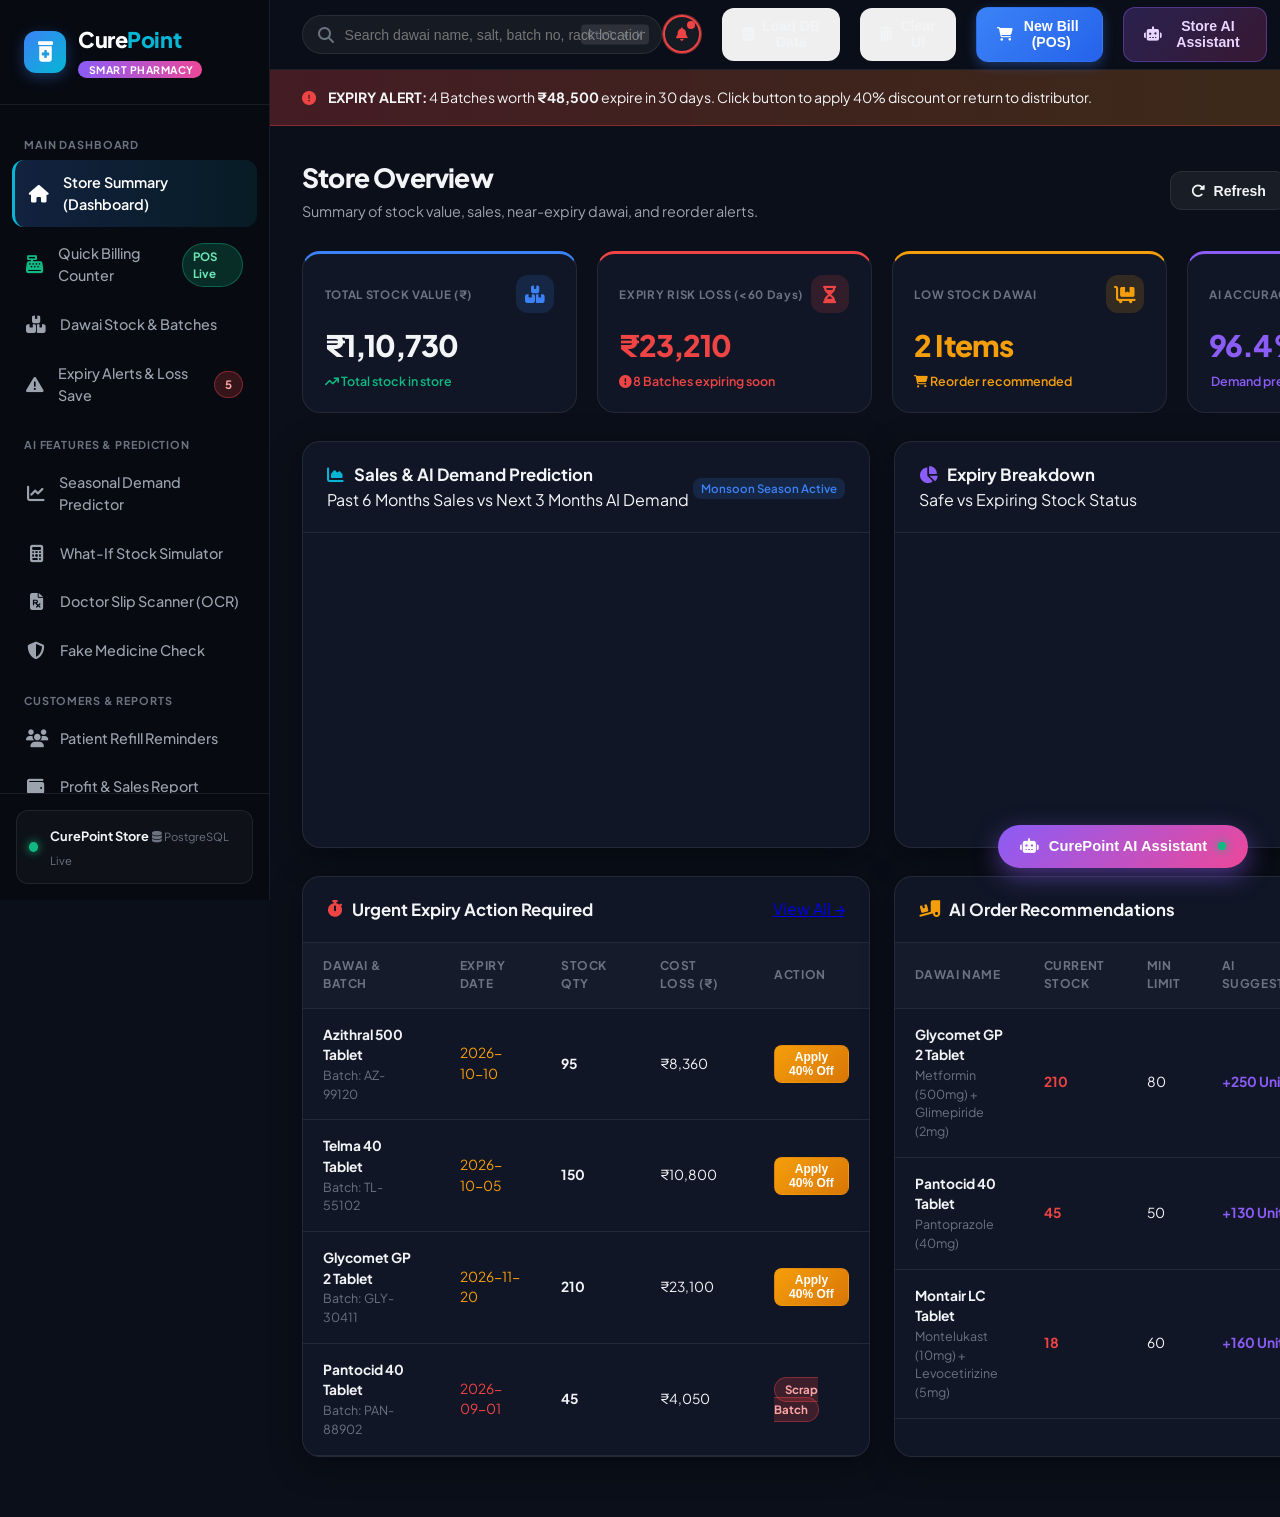
==== commit 62de9494: "Added initial project files" ====
--- a/index.html
+++ b/index.html
@@ -127,6 +127,14 @@
                         </div>
                     </div>
 
+                    <!-- Quick Database Loader Controls -->
+                    <button class="btn btn-outline" style="border: 1px solid var(--color-success); color: var(--color-success);" onclick="DBLoader.loadFromJSON()">
+                        <i class="fa-solid fa-database"></i> Load DB Data
+                    </button>
+                    <button class="btn btn-outline" style="border: 1px solid var(--color-danger); color: var(--color-danger);" onclick="DBLoader.clearUI()">
+                        <i class="fa-solid fa-trash-can"></i> Clear UI
+                    </button>
+
                     <!-- Quick Bill Action Trigger -->
                     <button class="btn btn-primary" onclick="switchTab('billing')">
                         <i class="fa-solid fa-cart-shopping"></i> New Bill (POS)
@@ -1068,6 +1076,7 @@
 
     <!-- SCRIPTS -->
     <script src="js/data.js"></script>
+    <script src="js/db-loader.js"></script>
     <script src="js/app.js"></script>
     <script src="js/chatbot-agent.js"></script>
     <script src="js/chatbot.js"></script>
